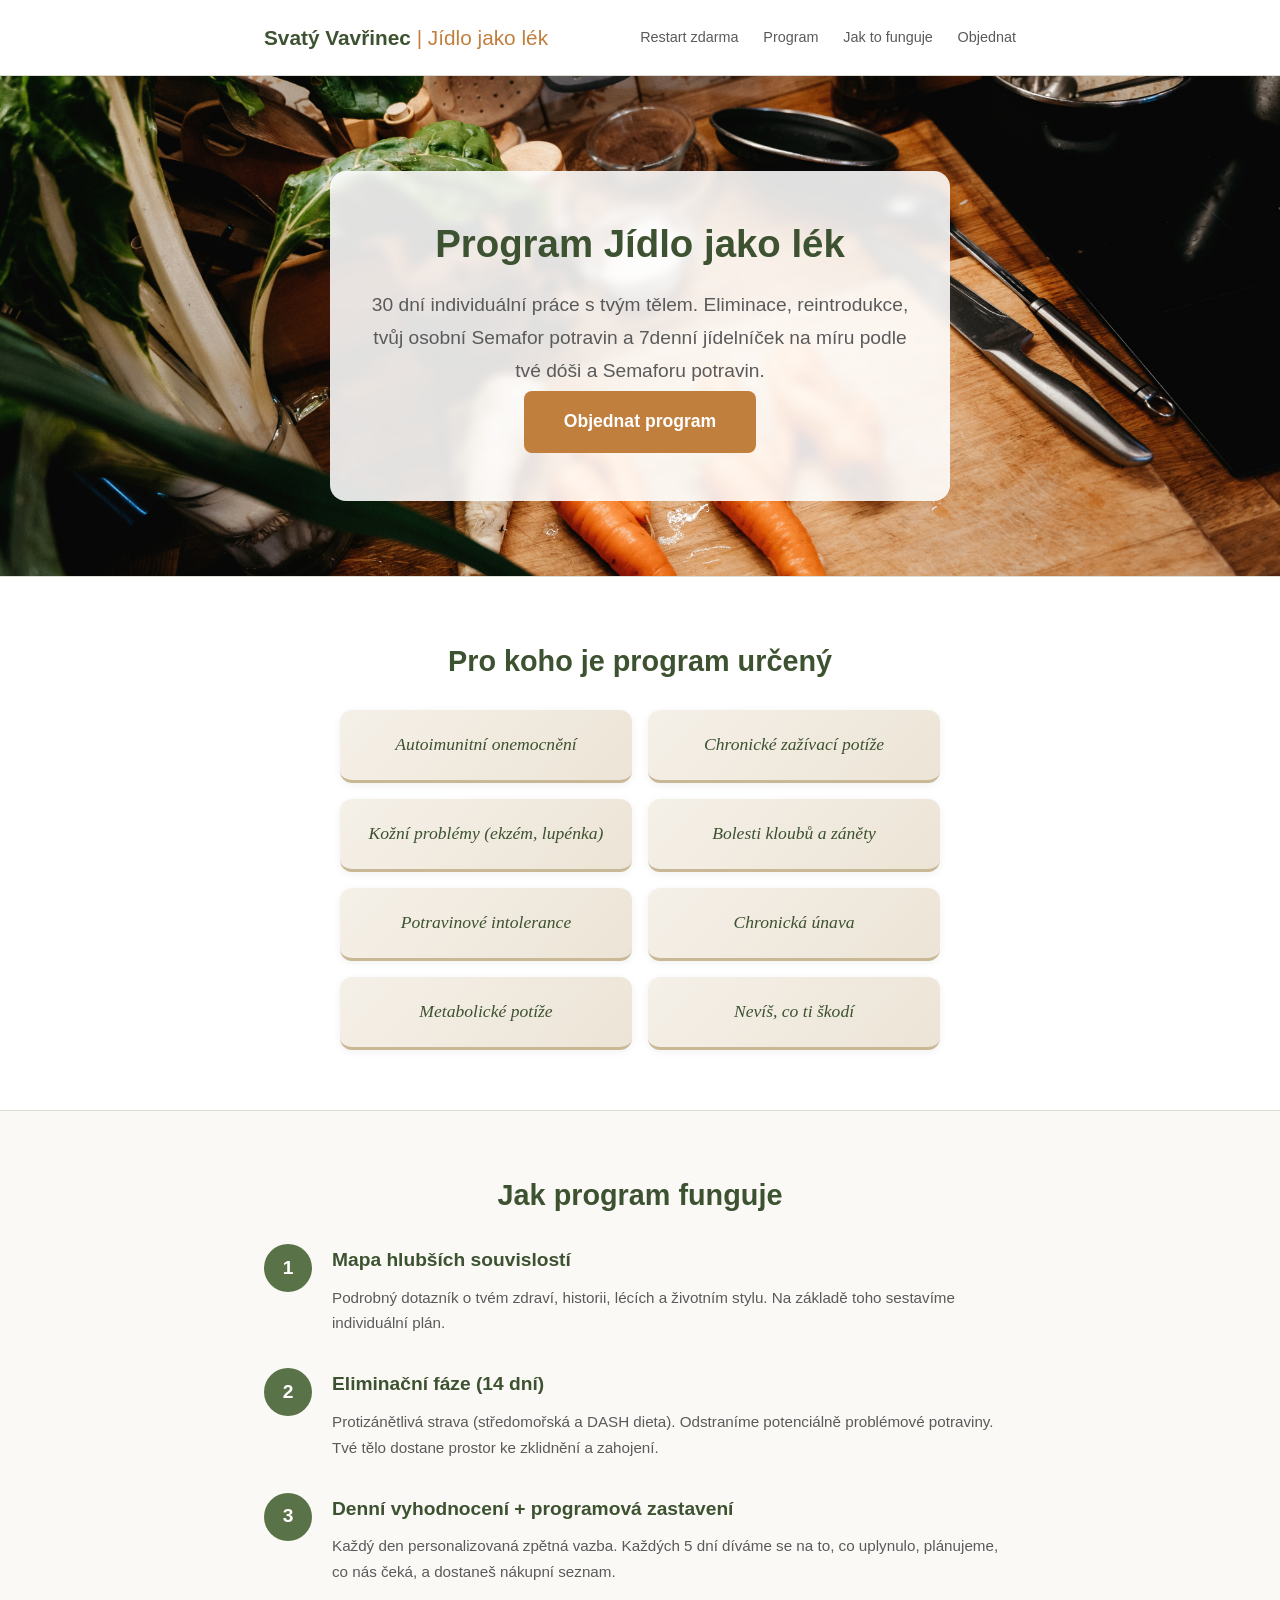
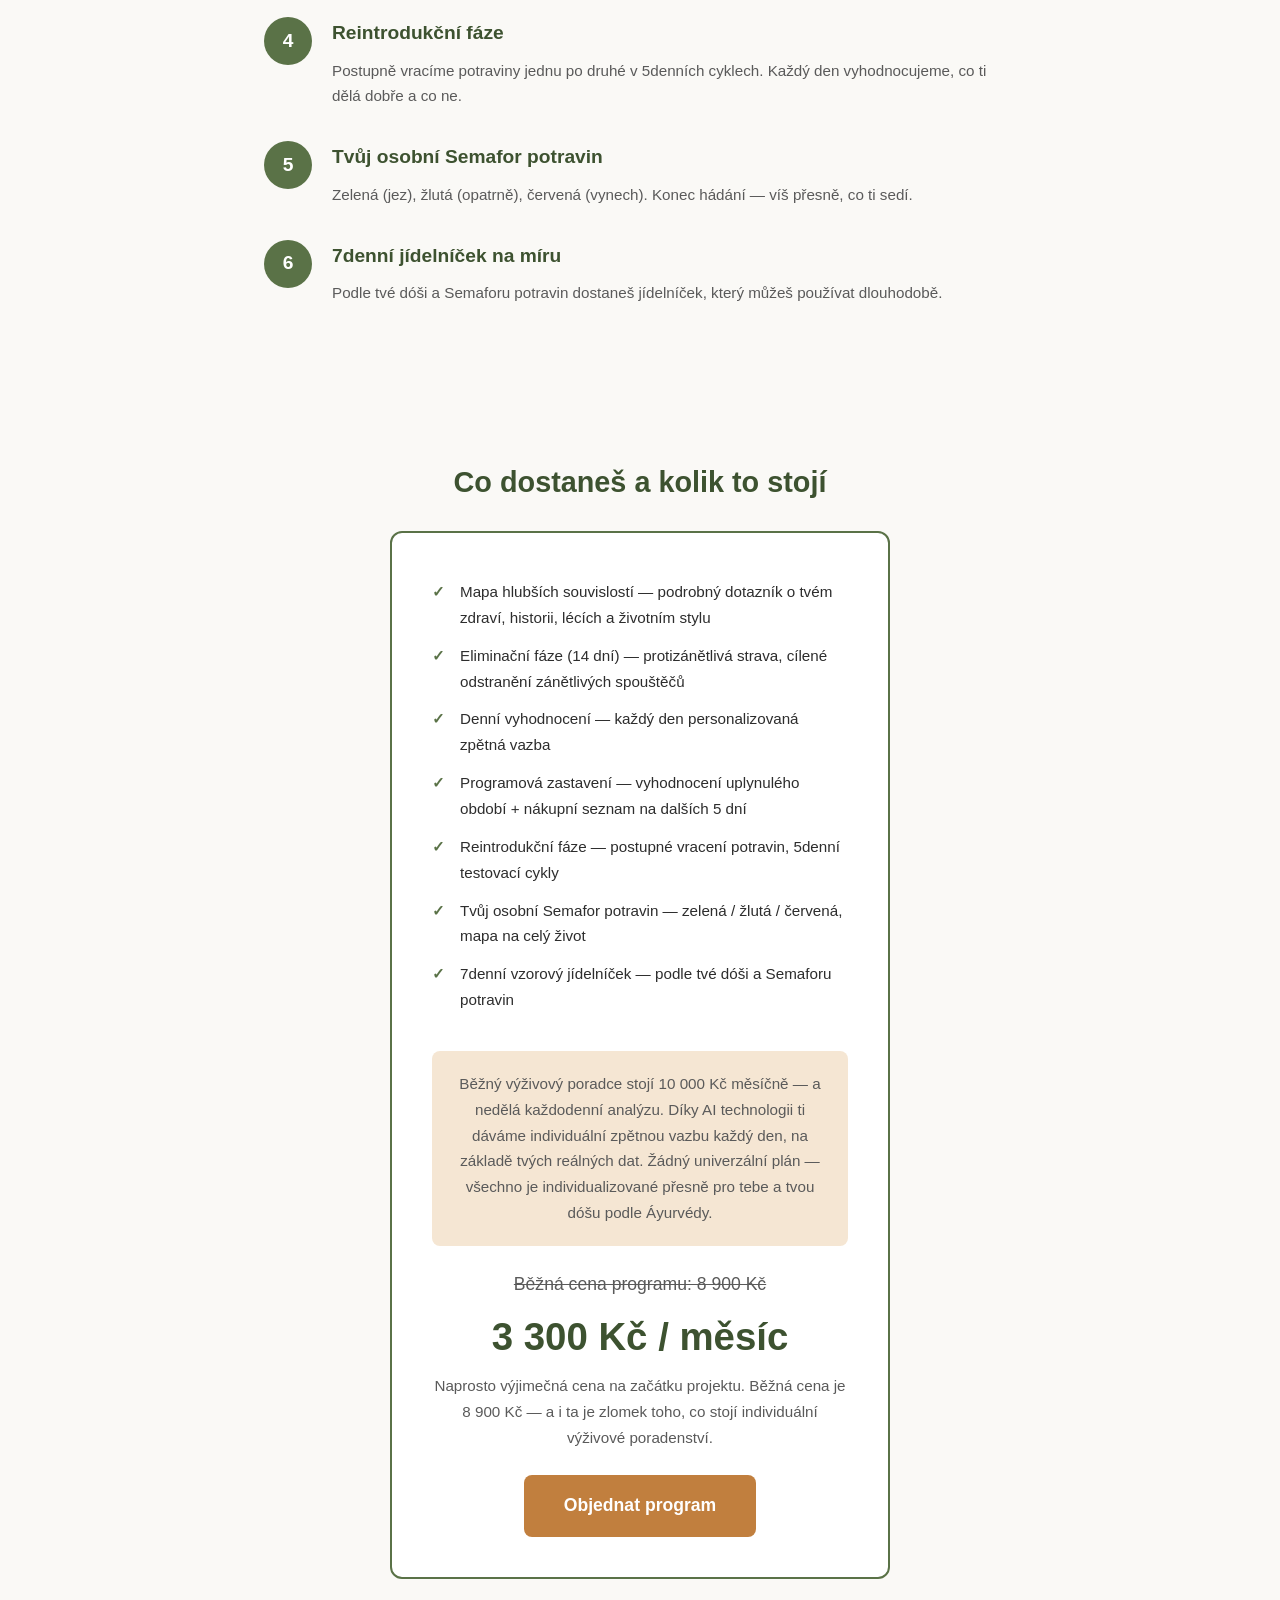
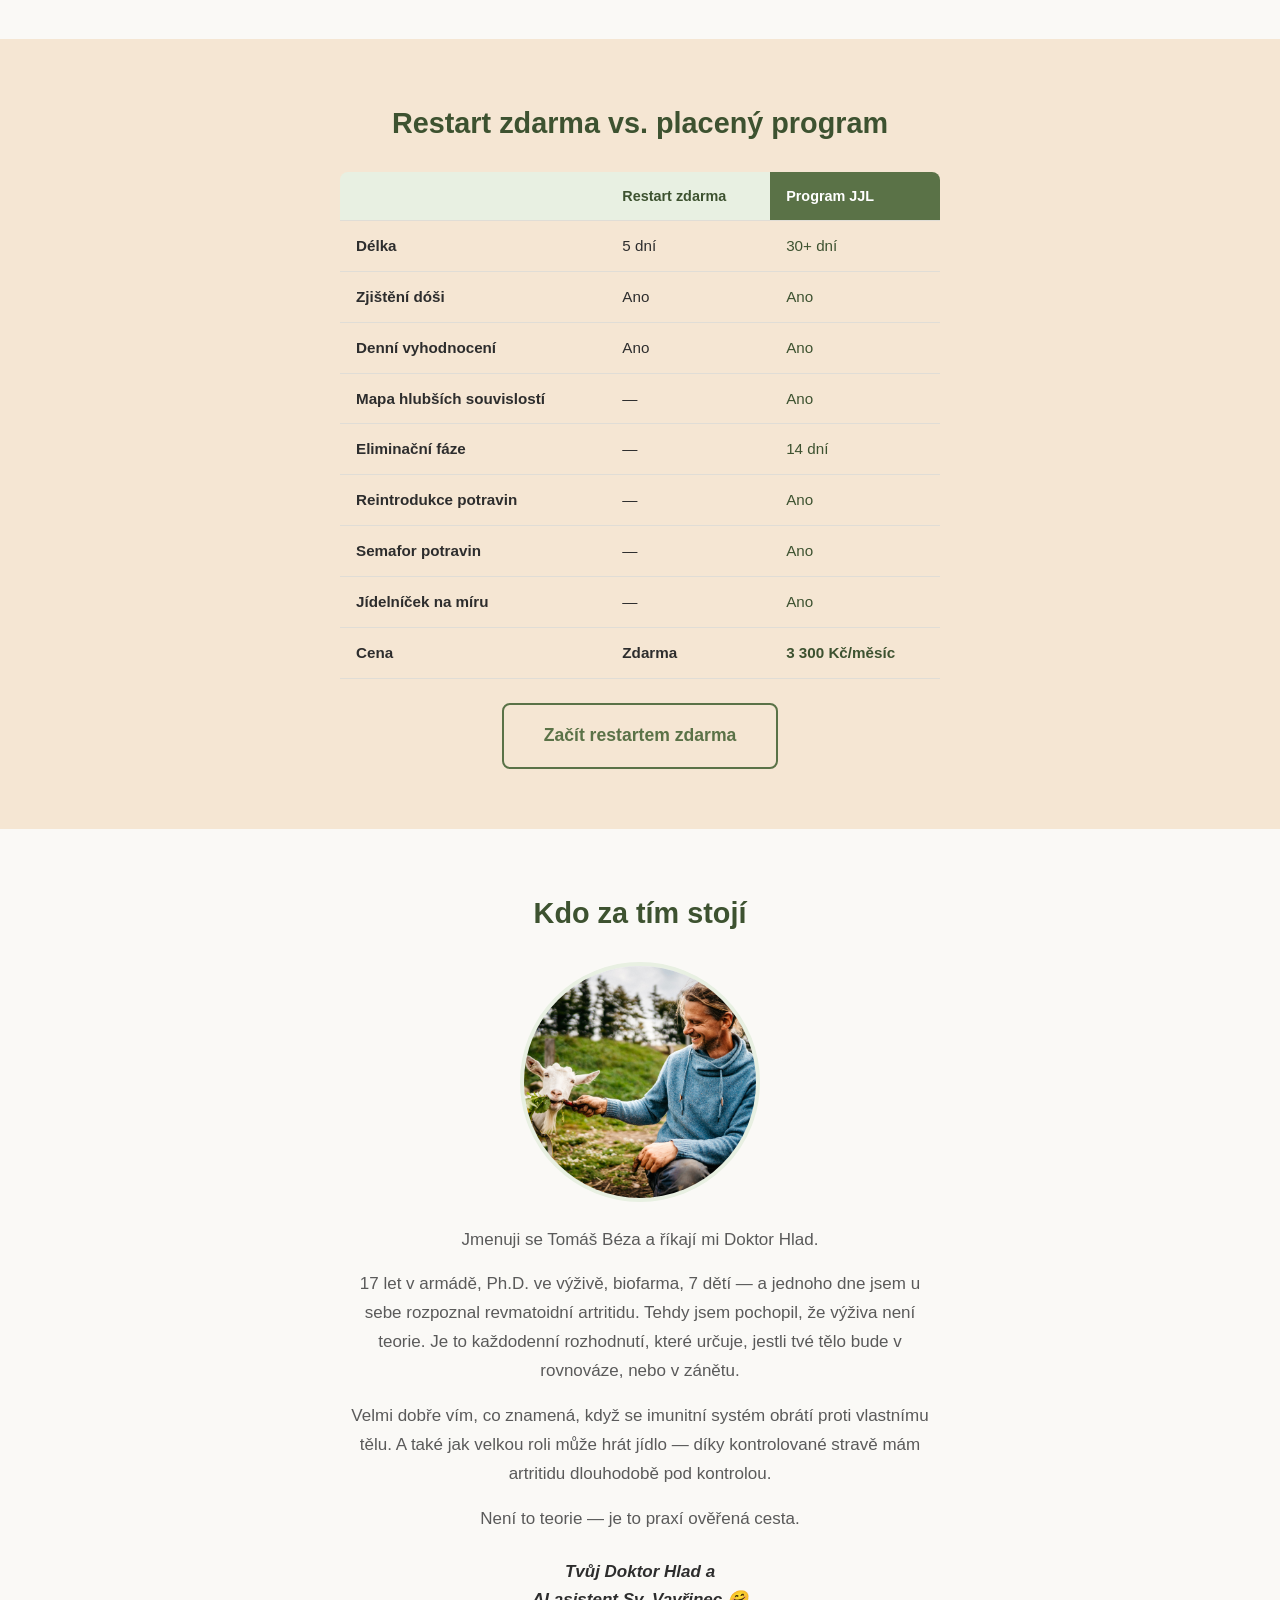
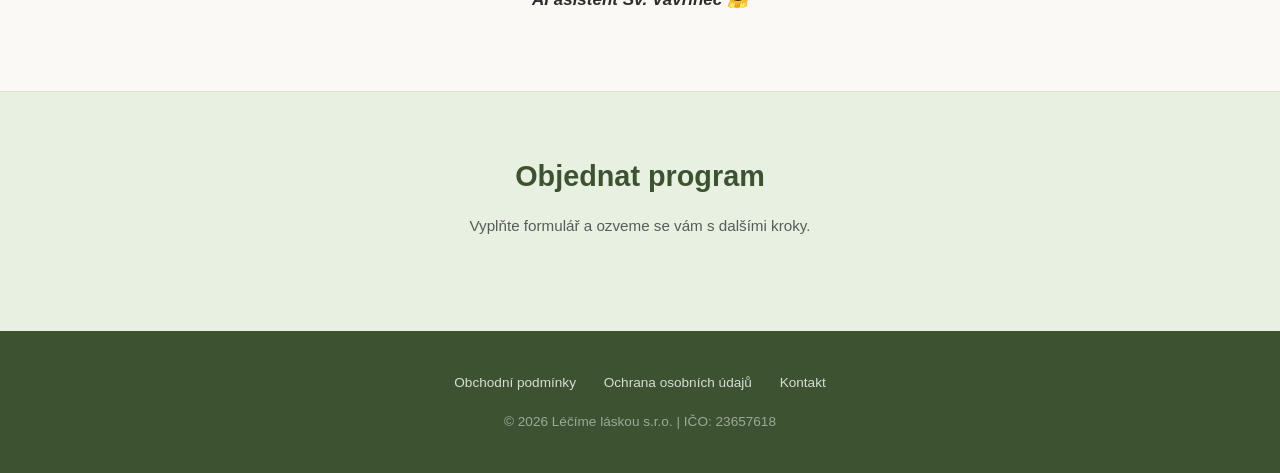
==== program/index.html @ bb8ecd83 "Web Svatý Vavřinec | Jídlo jako lék" ====
<!DOCTYPE html>
<html lang="cs">
<head>
  <meta charset="UTF-8">
  <meta name="viewport" content="width=device-width, initial-scale=1.0">
  <title>Program Jídlo jako lék | Svatý Vavřinec</title>
  <meta name="description" content="30denní individuální program eliminační diety s ayurvedickou personalizací. Eliminace, reintrodukce a tvůj osobní Semafor potravin.">
  <link rel="stylesheet" href="../style.css">
</head>
<body>

  <!-- Header -->
  <header class="site-header">
    <div class="container">
      <a href="../index.html" class="logo">Svatý Vavřinec <span>| Jídlo jako lék</span></a>
      <nav class="header-nav">
        <a href="../index.html">Restart zdarma</a>
        <a href="#program">Program</a>
        <a href="#jak-to-funguje">Jak to funguje</a>
        <a href="#objednat">Objednat</a>
      </nav>
    </div>
  </header>

  <!-- Hero programu -->
  <section class="hero hero-program" style="background: url('../foto-kuchyne.jpg') center/cover no-repeat;">
    <div class="container">
      <div class="hero-box">
        <h1>Program Jídlo jako lék</h1>
        <p class="subtitle">30 dní individuální práce s tvým tělem. Eliminace, reintrodukce, tvůj osobní Semafor potravin a 7denní jídelníček na míru podle tvé dóši a Semaforu potravin.</p>
        <a href="#objednat" class="btn btn-primary">Objednat program</a>
      </div>
    </div>
  </section>

  <!-- Pro koho to je -->
  <section class="problems">
    <div class="container">
      <h2>Pro koho je program určený</h2>
      <div class="problems-grid">
        <div class="problem-item">Autoimunitní onemocnění</div>
        <div class="problem-item">Chronické zažívací potíže</div>
        <div class="problem-item">Kožní problémy (ekzém, lupénka)</div>
        <div class="problem-item">Bolesti kloubů a záněty</div>
        <div class="problem-item">Potravinové intolerance</div>
        <div class="problem-item">Chronická únava</div>
        <div class="problem-item">Metabolické potíže</div>
        <div class="problem-item">Nevíš, co ti škodí</div>
      </div>
    </div>
  </section>

  <!-- Jak program funguje -->
  <section id="jak-to-funguje">
    <div class="container">
      <h2>Jak program funguje</h2>
      <div class="steps">

        <div class="step">
          <div class="step-number">1</div>
          <div class="step-content">
            <h3>Mapa hlubších souvislostí</h3>
            <p>Podrobný dotazník o tvém zdraví, historii, lécích a životním stylu. Na základě toho sestavíme individuální plán.</p>
          </div>
        </div>

        <div class="step">
          <div class="step-number">2</div>
          <div class="step-content">
            <h3>Eliminační fáze (14 dní)</h3>
            <p>Protizánětlivá strava (středomořská a DASH dieta). Odstraníme potenciálně problémové potraviny. Tvé tělo dostane prostor ke zklidnění a zahojení.</p>
          </div>
        </div>

        <div class="step">
          <div class="step-number">3</div>
          <div class="step-content">
            <h3>Denní vyhodnocení + programová zastavení</h3>
            <p>Každý den personalizovaná zpětná vazba. Každých 5 dní díváme se na to, co uplynulo, plánujeme, co nás čeká, a dostaneš nákupní seznam.</p>
          </div>
        </div>

        <div class="step">
          <div class="step-number">4</div>
          <div class="step-content">
            <h3>Reintrodukční fáze</h3>
            <p>Postupně vracíme potraviny jednu po druhé v 5denních cyklech. Každý den vyhodnocujeme, co ti dělá dobře a co ne.</p>
          </div>
        </div>

        <div class="step">
          <div class="step-number">5</div>
          <div class="step-content">
            <h3>Tvůj osobní Semafor potravin</h3>
            <p>Zelená (jez), žlutá (opatrně), červená (vynech). Konec hádání — víš přesně, co ti sedí.</p>
          </div>
        </div>

        <div class="step">
          <div class="step-number">6</div>
          <div class="step-content">
            <h3>7denní jídelníček na míru</h3>
            <p>Podle tvé dóši a Semaforu potravin dostaneš jídelníček, který můžeš používat dlouhodobě.</p>
          </div>
        </div>

      </div>
    </div>
  </section>

  <!-- Cena -->
  <section id="program">
    <div class="container">
      <h2>Co dostaneš a kolik to stojí</h2>
      <div class="pricing-box">
        <ul class="pricing-features">
          <li>Mapa hlubších souvislostí — podrobný dotazník o tvém zdraví, historii, lécích a životním stylu</li>
          <li>Eliminační fáze (14 dní) — protizánětlivá strava, cílené odstranění zánětlivých spouštěčů</li>
          <li>Denní vyhodnocení — každý den personalizovaná zpětná vazba</li>
          <li>Programová zastavení — vyhodnocení uplynulého období + nákupní seznam na dalších 5 dní</li>
          <li>Reintrodukční fáze — postupné vracení potravin, 5denní testovací cykly</li>
          <li>Tvůj osobní Semafor potravin — zelená / žlutá / červená, mapa na celý život</li>
          <li>7denní vzorový jídelníček — podle tvé dóši a Semaforu potravin</li>
        </ul>
        <p class="price-compare">Běžný výživový poradce stojí 10 000 Kč měsíčně — a nedělá každodenní analýzu. Díky AI technologii ti dáváme individuální zpětnou vazbu každý den, na základě tvých reálných dat. Žádný univerzální plán — všechno je individualizované přesně pro tebe a tvou dóšu podle Áyurvédy.</p>
        <p class="price-old">Běžná cena programu: 8 900 Kč</p>
        <p class="price">3 300 Kč / měsíc</p>
        <p class="price-note">Naprosto výjimečná cena na začátku projektu. Běžná cena je 8 900 Kč — a i ta je zlomek toho, co stojí individuální výživové poradenství.</p>
        <a href="#objednat" class="btn btn-primary">Objednat program</a>
      </div>
    </div>
  </section>

  <!-- Rozdíl restart vs program -->
  <section class="restart-vs-program">
    <div class="container">
      <h2>Restart zdarma vs. placený program</h2>
      <div class="comparison-table">
        <table>
          <thead>
            <tr>
              <th></th>
              <th>Restart zdarma</th>
              <th>Program JJL</th>
            </tr>
          </thead>
          <tbody>
            <tr>
              <td>Délka</td>
              <td>5 dní</td>
              <td>30+ dní</td>
            </tr>
            <tr>
              <td>Zjištění dóši</td>
              <td>Ano</td>
              <td>Ano</td>
            </tr>
            <tr>
              <td>Denní vyhodnocení</td>
              <td>Ano</td>
              <td>Ano</td>
            </tr>
            <tr>
              <td>Mapa hlubších souvislostí</td>
              <td>—</td>
              <td>Ano</td>
            </tr>
            <tr>
              <td>Eliminační fáze</td>
              <td>—</td>
              <td>14 dní</td>
            </tr>
            <tr>
              <td>Reintrodukce potravin</td>
              <td>—</td>
              <td>Ano</td>
            </tr>
            <tr>
              <td>Semafor potravin</td>
              <td>—</td>
              <td>Ano</td>
            </tr>
            <tr>
              <td>Jídelníček na míru</td>
              <td>—</td>
              <td>Ano</td>
            </tr>
            <tr>
              <td>Cena</td>
              <td><strong>Zdarma</strong></td>
              <td><strong>3 300 Kč/měsíc</strong></td>
            </tr>
          </tbody>
        </table>
      </div>
      <div style="text-align: center; margin-top: 24px;">
        <a href="../index.html#restart" class="btn btn-outline">Začít restartem zdarma</a>
      </div>
    </div>
  </section>

  <!-- O mně -->
  <section id="o-mne">
    <div class="container">
      <h2>Kdo za tím stojí</h2>
      <div class="about-content">
        <img src="../foto-tomas-farma.jpg" alt="Tomáš Béza — Doktor Hlad" class="about-photo">
        <p>Jmenuji se Tomáš Béza a říkají mi Doktor Hlad.</p>
        <p>17 let v armádě, Ph.D. ve výživě, biofarma, 7 dětí — a jednoho dne jsem u sebe rozpoznal revmatoidní artritidu. Tehdy jsem pochopil, že výživa není teorie. Je to každodenní rozhodnutí, které určuje, jestli tvé tělo bude v rovnováze, nebo v zánětu.</p>
        <p>Velmi dobře vím, co znamená, když se imunitní systém obrátí proti vlastnímu tělu. A také jak velkou roli může hrát jídlo — díky kontrolované stravě mám artritidu dlouhodobě pod kontrolou.</p>
        <p>Není to teorie — je to praxí ověřená cesta.</p>
        <p class="signature">Tvůj Doktor Hlad a<br>AI asistent Sv. Vavřinec 🤗</p>
      </div>
    </div>
  </section>

  <!-- Objednávkový formulář -->
  <section id="objednat" class="form-section">
    <div class="container">
      <h2>Objednat program</h2>
      <p class="form-note">Vyplňte formulář a ozveme se vám s dalšími kroky.</p>

      <script type="text/javascript" src="https://form.fapi.cz/script.php?id=1b408de8-f9a9-49c4-a3f9-c31f5e2f2f7c"></script>

    </div>
  </section>

  <!-- Footer -->
  <footer class="site-footer">
    <div class="container">
      <div class="footer-links">
        <a href="../obchodni-podminky/">Obchodní podmínky</a>
        <a href="../ochrana-osobnich-udaju/">Ochrana osobních údajů</a>
        <a href="mailto:28tbeza@gmail.com">Kontakt</a>
      </div>
      <p class="footer-copy">
        &copy; 2026 Léčíme láskou s.r.o. | IČO: 23657618
      </p>
    </div>
  </footer>

</body>
</html>
---- style.css ----
/* ============================================
   Svatý Vavřinec | Jídlo jako lék
   ============================================ */

:root {
  --color-primary: #5a7247;
  --color-primary-dark: #3d5230;
  --color-primary-light: #e8f0e2;
  --color-accent: #c17f3e;
  --color-accent-light: #f5e6d3;
  --color-text: #2d2d2d;
  --color-text-light: #5a5a5a;
  --color-bg: #faf9f6;
  --color-white: #ffffff;
  --color-border: #e0ddd6;
  --font-body: 'Segoe UI', 'Helvetica Neue', Arial, sans-serif;
  --max-width: 800px;
}

* {
  margin: 0;
  padding: 0;
  box-sizing: border-box;
}

html {
  scroll-behavior: smooth;
}

body {
  font-family: var(--font-body);
  color: var(--color-text);
  background: var(--color-bg);
  line-height: 1.7;
  font-size: 17px;
}

/* --- Layout --- */
.container {
  max-width: var(--max-width);
  margin: 0 auto;
  padding: 0 24px;
}

/* --- Header --- */
.site-header {
  background: var(--color-white);
  border-bottom: 1px solid var(--color-border);
  padding: 20px 0;
  position: sticky;
  top: 0;
  z-index: 100;
}

.site-header .container {
  display: flex;
  align-items: center;
  justify-content: space-between;
  flex-wrap: wrap;
  gap: 12px;
}

.logo {
  font-size: 1.3rem;
  font-weight: 700;
  color: var(--color-primary-dark);
  text-decoration: none;
}

.logo span {
  color: var(--color-accent);
  font-weight: 400;
}

.header-nav a {
  color: var(--color-text-light);
  text-decoration: none;
  font-size: 0.9rem;
  margin-left: 20px;
}

.header-nav a:hover {
  color: var(--color-primary);
}

/* --- Hero --- */
.hero {
  text-align: center;
  padding: 80px 0 60px;
  min-height: 500px;
  display: flex;
  align-items: center;
}

.hero-box {
  background: rgba(255, 255, 255, 0.88);
  border-radius: 16px;
  padding: 48px 40px;
  max-width: 620px;
  margin: 0 auto;
  backdrop-filter: blur(4px);
}

.hero h1 {
  font-size: 2.4rem;
  color: var(--color-primary-dark);
  line-height: 1.3;
  margin-bottom: 20px;
  font-weight: 700;
}

.hero .subtitle {
  font-size: 1.2rem;
  color: var(--color-text-light);
  max-width: 600px;
  margin: 0 auto 4px;
}

.hero-cta-text {
  font-size: 1.3rem;
  font-weight: 700;
  color: var(--color-primary-dark);
  margin-bottom: 28px;
}

/* --- Buttons --- */
.btn {
  display: inline-block;
  padding: 16px 40px;
  border-radius: 8px;
  font-size: 1.1rem;
  font-weight: 600;
  text-decoration: none;
  transition: all 0.2s;
  cursor: pointer;
  border: none;
}

.btn-primary {
  background: var(--color-accent);
  color: var(--color-white);
}

.btn-primary:hover {
  background: #a86a2f;
  transform: translateY(-1px);
}

.btn-outline {
  background: transparent;
  color: var(--color-primary);
  border: 2px solid var(--color-primary);
}

.btn-outline:hover {
  background: var(--color-primary);
  color: var(--color-white);
}

/* --- Sections --- */
section {
  padding: 60px 0;
}

section h2 {
  font-size: 1.8rem;
  color: var(--color-primary-dark);
  margin-bottom: 24px;
  text-align: center;
}

section h3 {
  font-size: 1.2rem;
  color: var(--color-primary-dark);
  margin-bottom: 8px;
}

/* --- Problems section --- */
.problems {
  background: var(--color-white);
  border-top: 1px solid var(--color-border);
  border-bottom: 1px solid var(--color-border);
}

.problems-grid {
  display: grid;
  grid-template-columns: 1fr 1fr;
  gap: 16px;
  max-width: 600px;
  margin: 0 auto;
}

.problem-item {
  padding: 20px 24px;
  background: linear-gradient(135deg, #f5f0e8, #ece4d6);
  border-radius: 12px;
  font-size: 1.1rem;
  font-family: 'Georgia', 'Times New Roman', serif;
  font-style: italic;
  color: var(--color-primary-dark);
  text-align: center;
  box-shadow: 0 2px 8px rgba(0, 0, 0, 0.06);
  transition: transform 0.2s, box-shadow 0.2s;
  border-bottom: 3px solid #c9b896;
}

.problem-item:hover {
  transform: translateY(-2px);
  box-shadow: 0 4px 16px rgba(0, 0, 0, 0.1);
}

/* --- How it works --- */
.steps {
  counter-reset: step;
}

.step {
  display: flex;
  gap: 20px;
  margin-bottom: 32px;
  align-items: flex-start;
}

.step-number {
  flex-shrink: 0;
  width: 48px;
  height: 48px;
  background: var(--color-primary);
  color: var(--color-white);
  border-radius: 50%;
  display: flex;
  align-items: center;
  justify-content: center;
  font-size: 1.2rem;
  font-weight: 700;
}

.step-content p {
  color: var(--color-text-light);
  font-size: 0.95rem;
}

/* --- Pricing --- */
.pricing-box {
  background: var(--color-white);
  border: 2px solid var(--color-primary);
  border-radius: 12px;
  padding: 40px;
  text-align: center;
  max-width: 500px;
  margin: 0 auto;
}

.pricing-box .price-old {
  font-size: 1.1rem;
  color: var(--color-text-light);
  text-decoration: line-through;
  margin-bottom: 4px;
}

.pricing-box .price {
  font-size: 2.4rem;
  font-weight: 700;
  color: var(--color-primary-dark);
  margin-bottom: 4px;
}

.pricing-box .price-note {
  font-size: 0.95rem;
  color: var(--color-text-light);
  margin-bottom: 24px;
}

.pricing-features {
  text-align: left;
  list-style: none;
  margin-bottom: 32px;
}

.pricing-features li {
  padding: 6px 0;
  padding-left: 28px;
  position: relative;
  font-size: 0.95rem;
}

.pricing-features li::before {
  content: "\2713";
  position: absolute;
  left: 0;
  color: var(--color-primary);
  font-weight: 700;
}

/* --- About --- */
.about-photo {
  width: 240px;
  height: 240px;
  border-radius: 50%;
  object-fit: cover;
  margin: 0 auto 24px;
  display: block;
  border: 4px solid var(--color-primary-light);
}

.about-content {
  max-width: 600px;
  margin: 0 auto;
  text-align: center;
}

.about-content p {
  margin-bottom: 16px;
  color: var(--color-text-light);
}

.about-content .signature {
  font-weight: 600;
  color: var(--color-text);
  font-style: italic;
  margin-top: 24px;
}

/* --- Vavrinec story --- */
.vavrinec-story {
  background: var(--color-accent-light);
  border-radius: 12px;
  padding: 40px;
  max-width: 600px;
  margin: 0 auto;
  text-align: center;
  font-style: italic;
  color: var(--color-text);
  line-height: 1.8;
}

.vavrinec-story p {
  margin-bottom: 12px;
}

/* --- Restart section --- */
.restart-section {
  background: var(--color-primary-light);
  border-top: 1px solid var(--color-border);
  border-bottom: 1px solid var(--color-border);
}

.restart-box {
  background: var(--color-white);
  border: 2px solid var(--color-primary);
  border-radius: 12px;
  padding: 40px;
  max-width: 600px;
  margin: 0 auto;
  text-align: center;
}

.restart-box .pricing-features {
  text-align: left;
}

.restart-photo {
  width: 100%;
  max-height: 250px;
  object-fit: cover;
  object-position: center top;
  border-radius: 8px;
  margin-bottom: 24px;
}

.restart-result {
  font-size: 1.05rem;
  color: var(--color-text);
  font-weight: 600;
  margin: 24px 0;
}

/* --- Section intro text --- */
.section-intro {
  text-align: center;
  color: var(--color-text-light);
  max-width: 600px;
  margin: -8px auto 32px;
  font-size: 1.05rem;
}

/* --- Price compare --- */
.price-compare {
  font-size: 0.95rem;
  color: var(--color-text-light);
  margin: 24px 0;
  padding: 20px;
  background: var(--color-accent-light);
  border-radius: 8px;
  line-height: 1.7;
}

.price-vs {
  font-size: 0.9rem;
  color: var(--color-text-light);
  margin: 24px 0 32px;
  line-height: 1.7;
}

/* --- Form section --- */
.form-section {
  background: var(--color-primary-light);
  border-top: 1px solid var(--color-border);
  text-align: center;
}

.form-section h2 {
  margin-bottom: 12px;
}

.form-section .form-note {
  color: var(--color-text-light);
  margin-bottom: 32px;
  font-size: 0.95rem;
}

.form-placeholder {
  background: var(--color-white);
  border: 2px dashed var(--color-border);
  border-radius: 12px;
  padding: 60px 40px;
  color: var(--color-text-light);
  font-size: 1rem;
  max-width: 600px;
  margin: 0 auto;
}

/* --- Footer --- */
.site-footer {
  background: var(--color-primary-dark);
  color: rgba(255, 255, 255, 0.7);
  padding: 40px 0;
  font-size: 0.85rem;
  text-align: center;
}

.footer-links {
  margin-bottom: 16px;
}

.footer-links a {
  color: rgba(255, 255, 255, 0.8);
  text-decoration: none;
  margin: 0 12px;
}

.footer-links a:hover {
  color: var(--color-white);
}

.site-footer .footer-copy {
  color: rgba(255, 255, 255, 0.5);
}

/* --- Legal pages --- */
.legal-page {
  padding: 60px 0;
  min-height: 70vh;
}

.legal-page h1 {
  font-size: 2rem;
  color: var(--color-primary-dark);
  margin-bottom: 32px;
}

.legal-page h2 {
  font-size: 1.3rem;
  text-align: left;
  margin-top: 32px;
  margin-bottom: 12px;
}

.legal-page p,
.legal-page li {
  color: var(--color-text-light);
  margin-bottom: 12px;
  font-size: 0.95rem;
}

.legal-page ul {
  padding-left: 24px;
  margin-bottom: 16px;
}

.legal-page a {
  color: var(--color-primary);
}

/* --- Program teaser on homepage --- */
.program-teaser {
  background: var(--color-white);
  border-top: 1px solid var(--color-border);
  border-bottom: 1px solid var(--color-border);
}

.program-teaser .section-intro {
  margin-bottom: 24px;
}

/* --- Nav program link --- */
.nav-program {
  font-weight: 600;
  color: var(--color-primary) !important;
}

/* --- Comparison table --- */
.comparison-table {
  max-width: 600px;
  margin: 0 auto;
  overflow-x: auto;
}

.comparison-table table {
  width: 100%;
  border-collapse: collapse;
  font-size: 0.95rem;
}

.comparison-table th,
.comparison-table td {
  padding: 12px 16px;
  text-align: left;
  border-bottom: 1px solid var(--color-border);
}

.comparison-table thead th {
  background: var(--color-primary-light);
  color: var(--color-primary-dark);
  font-weight: 700;
  font-size: 0.9rem;
}

.comparison-table thead th:first-child {
  border-radius: 8px 0 0 0;
}

.comparison-table thead th:last-child {
  border-radius: 0 8px 0 0;
  background: var(--color-primary);
  color: var(--color-white);
}

.comparison-table td:first-child {
  font-weight: 600;
  color: var(--color-text);
}

.comparison-table td:last-child {
  color: var(--color-primary-dark);
  font-weight: 500;
}

/* --- Restart vs program section --- */
.restart-vs-program {
  background: var(--color-accent-light);
}

/* --- Responsive --- */
@media (max-width: 600px) {
  .hero h1 {
    font-size: 1.8rem;
  }

  .hero {
    padding: 50px 0 40px;
  }

  .problems-grid {
    grid-template-columns: 1fr;
  }

  .pricing-box {
    padding: 28px 20px;
  }

  .vavrinec-story {
    padding: 28px 20px;
  }

  .site-header .container {
    justify-content: center;
    text-align: center;
  }

  .header-nav a {
    margin: 0 10px;
  }
}
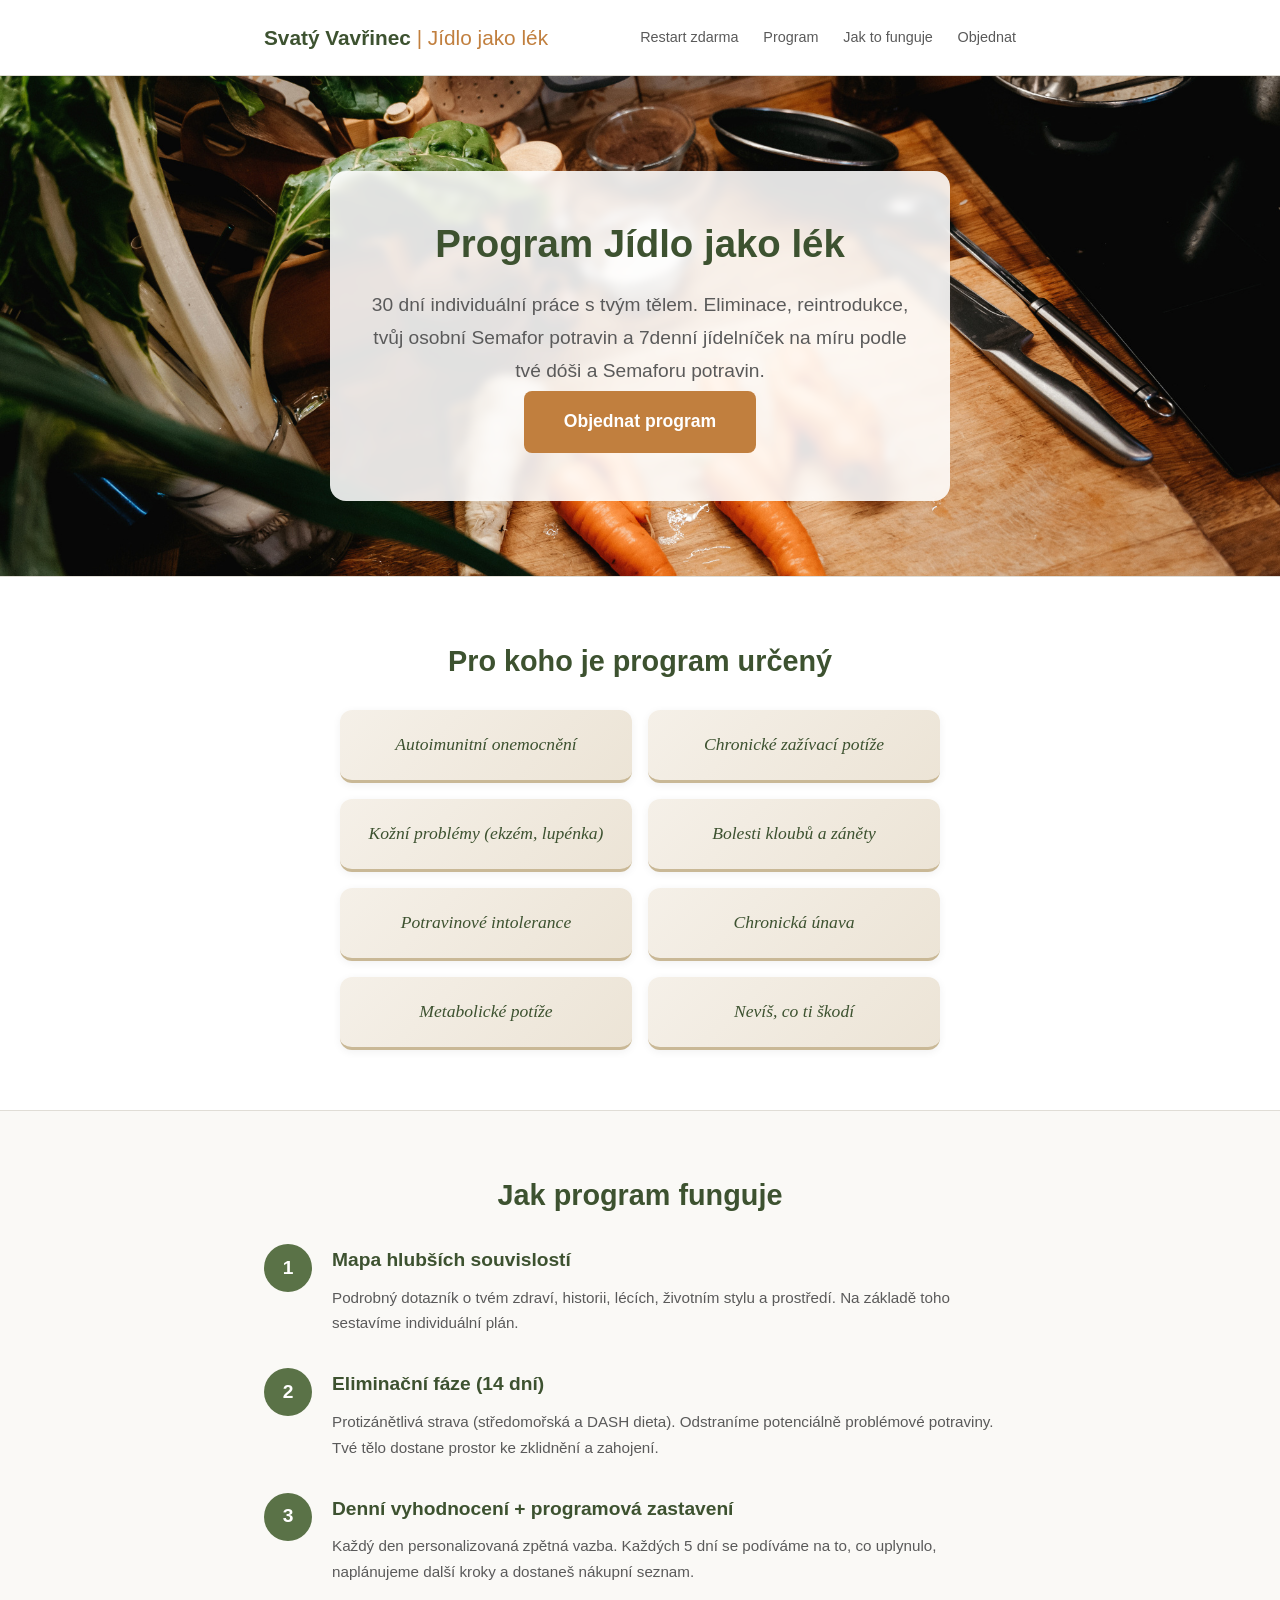
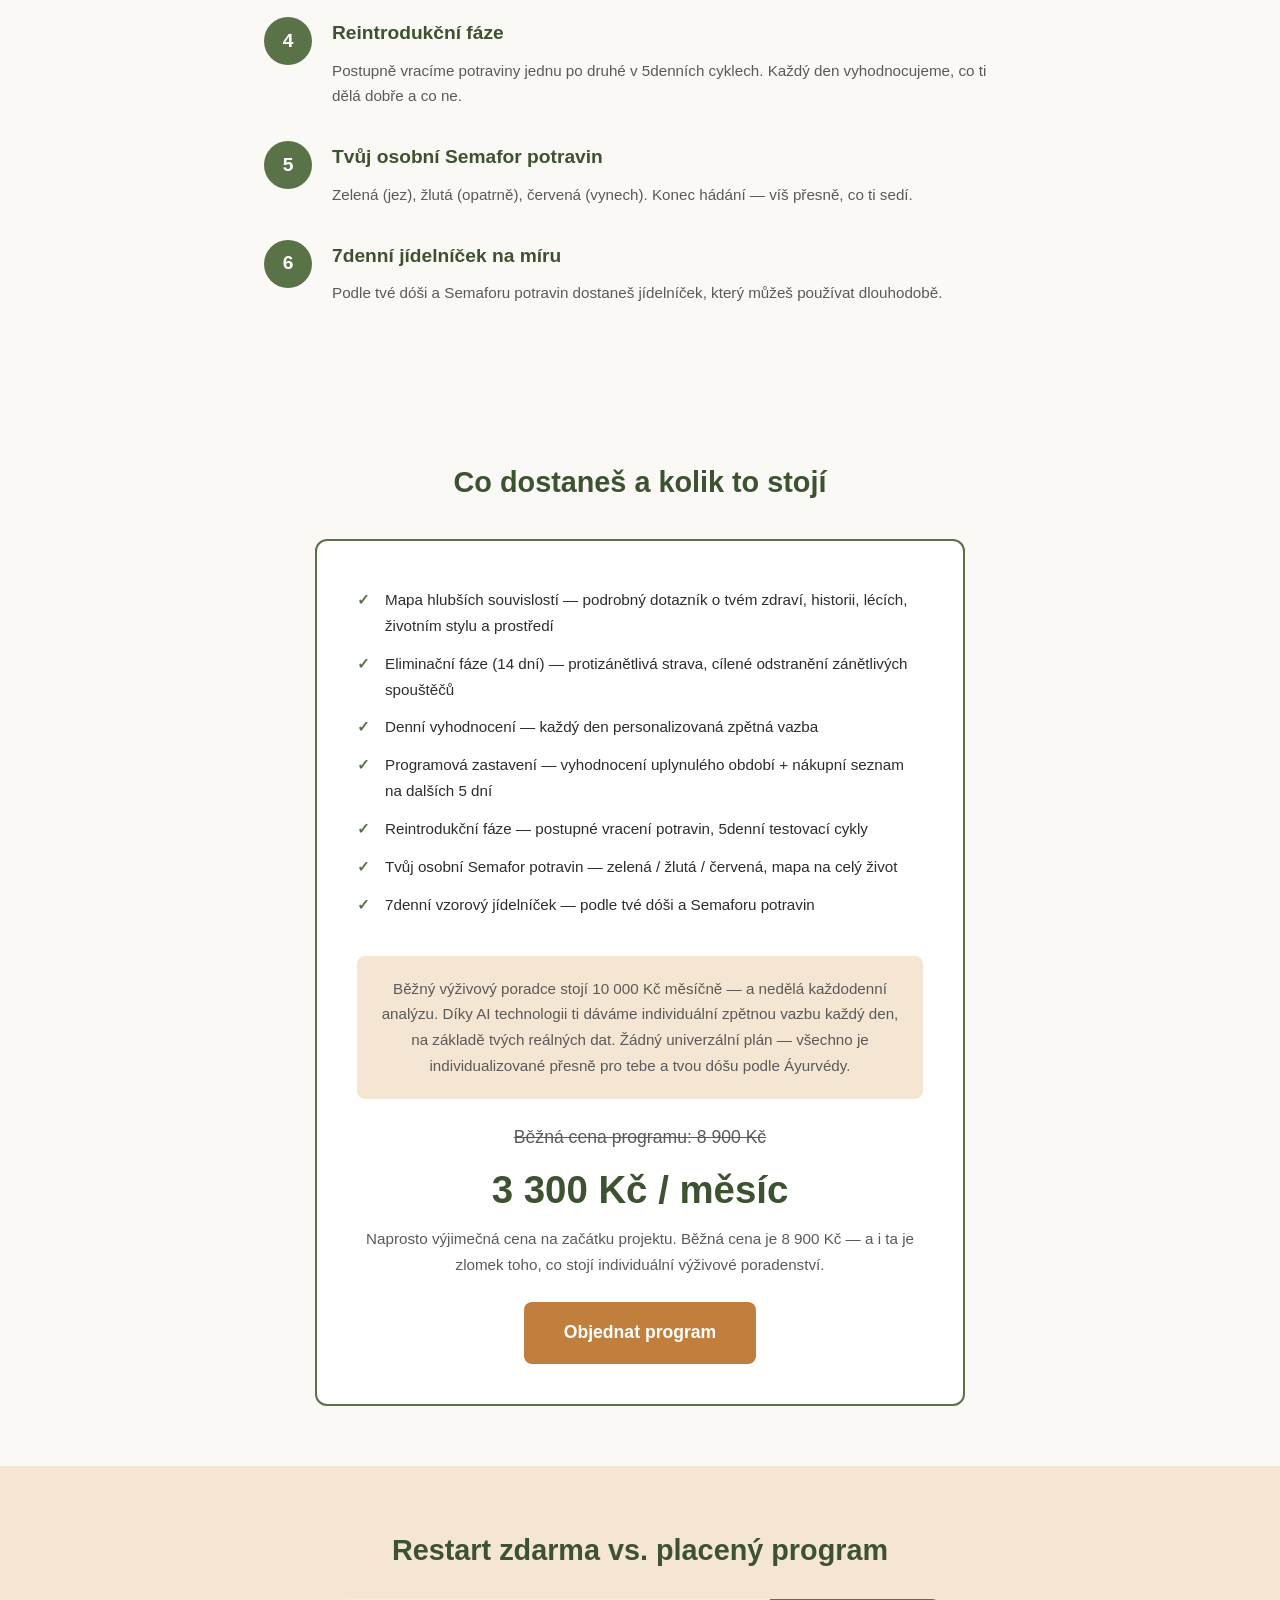
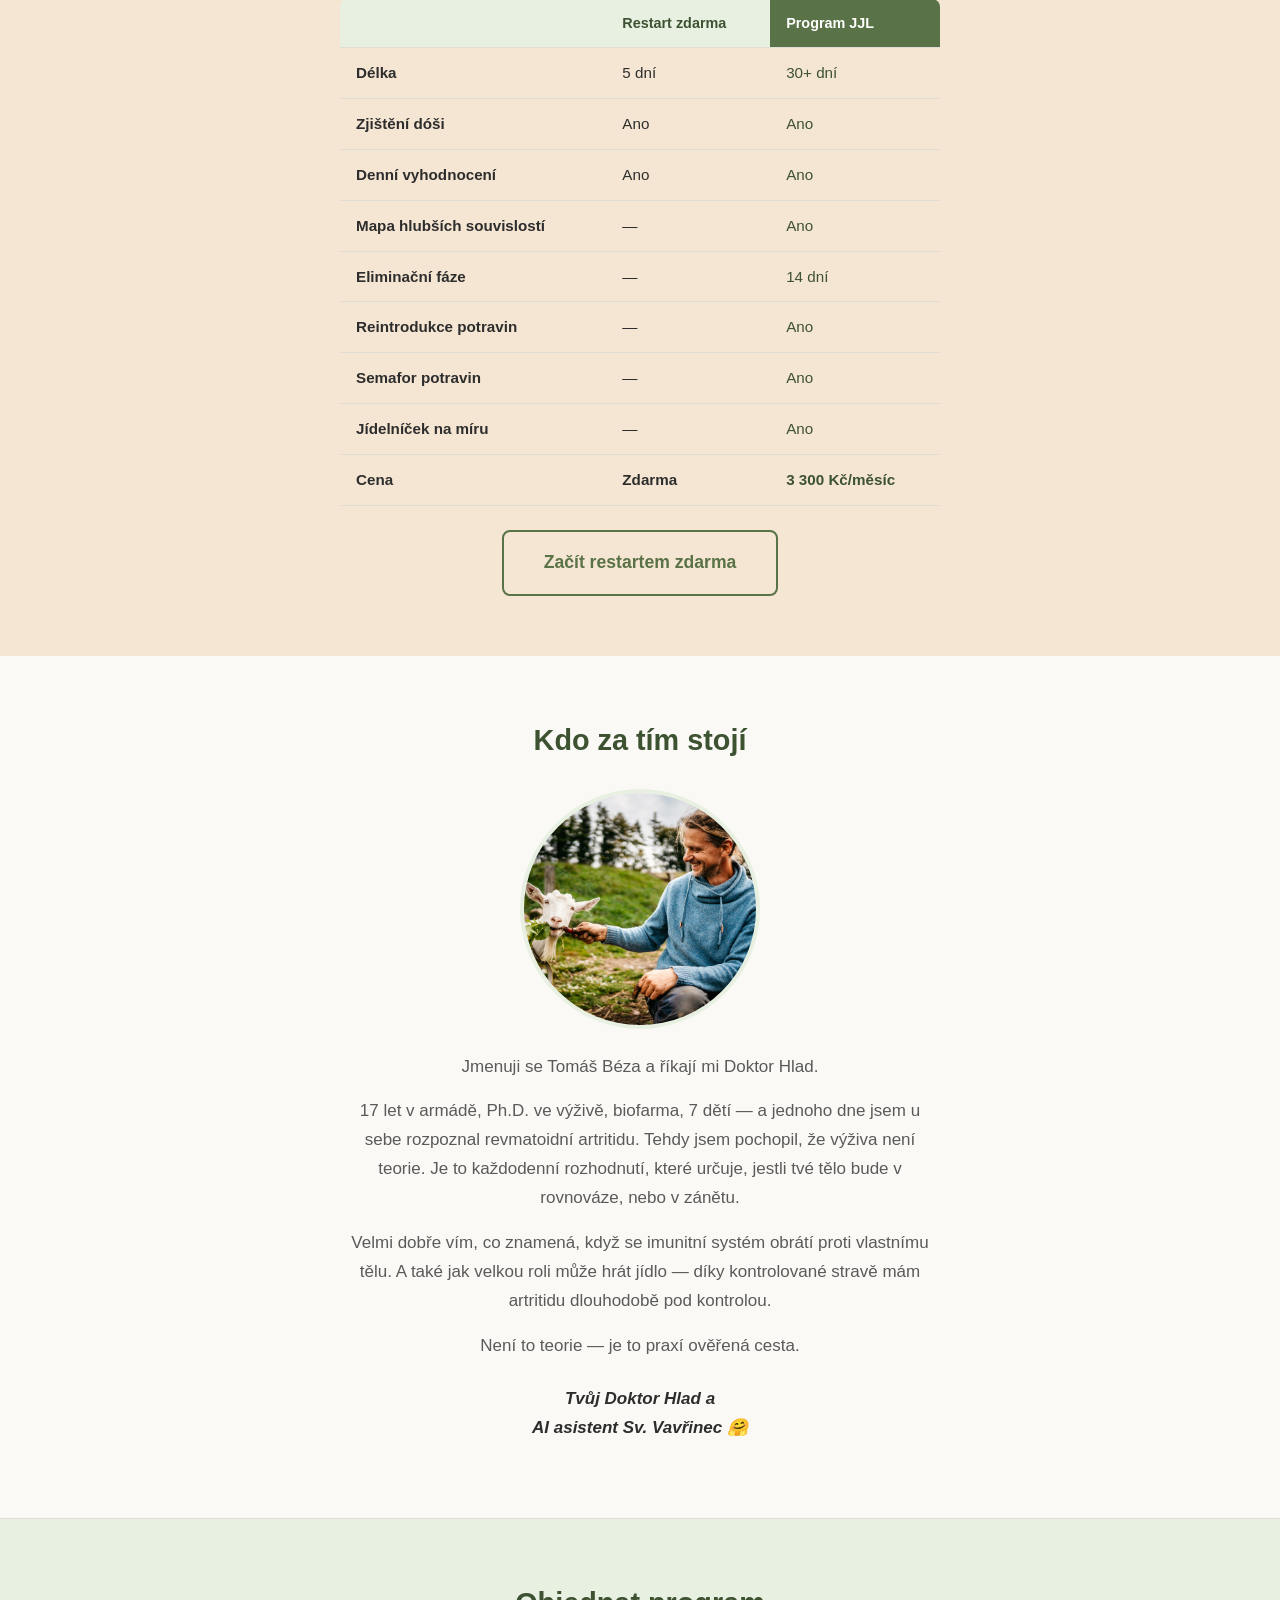
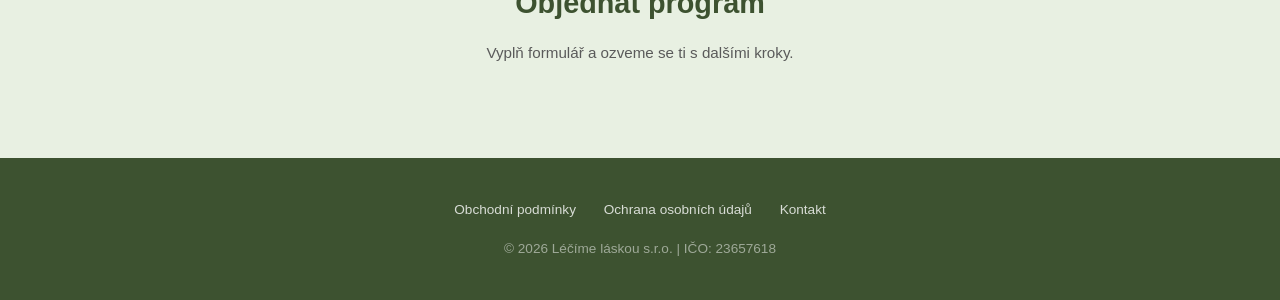
==== commit 9065db8e: "Program: cestina, prostredi v bodu 1, box zarovnani, tykani" ====
--- a/program/index.html
+++ b/program/index.html
@@ -60,7 +60,7 @@
           <div class="step-number">1</div>
           <div class="step-content">
             <h3>Mapa hlubších souvislostí</h3>
-            <p>Podrobný dotazník o tvém zdraví, historii, lécích a životním stylu. Na základě toho sestavíme individuální plán.</p>
+            <p>Podrobný dotazník o tvém zdraví, historii, lécích, životním stylu a prostředí. Na základě toho sestavíme individuální plán.</p>
           </div>
         </div>
 
@@ -76,7 +76,7 @@
           <div class="step-number">3</div>
           <div class="step-content">
             <h3>Denní vyhodnocení + programová zastavení</h3>
-            <p>Každý den personalizovaná zpětná vazba. Každých 5 dní díváme se na to, co uplynulo, plánujeme, co nás čeká, a dostaneš nákupní seznam.</p>
+            <p>Každý den personalizovaná zpětná vazba. Každých 5 dní se podíváme na to, co uplynulo, naplánujeme další kroky a dostaneš nákupní seznam.</p>
           </div>
         </div>
 
@@ -114,7 +114,7 @@
       <h2>Co dostaneš a kolik to stojí</h2>
       <div class="pricing-box">
         <ul class="pricing-features">
-          <li>Mapa hlubších souvislostí — podrobný dotazník o tvém zdraví, historii, lécích a životním stylu</li>
+          <li>Mapa hlubších souvislostí — podrobný dotazník o tvém zdraví, historii, lécích, životním stylu a prostředí</li>
           <li>Eliminační fáze (14 dní) — protizánětlivá strava, cílené odstranění zánětlivých spouštěčů</li>
           <li>Denní vyhodnocení — každý den personalizovaná zpětná vazba</li>
           <li>Programová zastavení — vyhodnocení uplynulého období + nákupní seznam na dalších 5 dní</li>
@@ -218,7 +218,7 @@
   <section id="objednat" class="form-section">
     <div class="container">
       <h2>Objednat program</h2>
-      <p class="form-note">Vyplňte formulář a ozveme se vám s dalšími kroky.</p>
+      <p class="form-note">Vyplň formulář a ozveme se ti s dalšími kroky.</p>
 
       <script type="text/javascript" src="https://form.fapi.cz/script.php?id=1b408de8-f9a9-49c4-a3f9-c31f5e2f2f7c"></script>
 
--- a/style.css
+++ b/style.css
@@ -196,6 +196,9 @@
   border-radius: 12px;
   font-size: 1.1rem;
   font-family: 'Georgia', 'Times New Roman', serif;
+  display: flex;
+  align-items: center;
+  justify-content: center;
   font-style: italic;
   color: var(--color-primary-dark);
   text-align: center;
@@ -247,8 +250,8 @@
   border-radius: 12px;
   padding: 40px;
   text-align: center;
-  max-width: 500px;
-  margin: 0 auto;
+  max-width: 650px;
+  margin: 32px auto 0;
 }
 
 .pricing-box .price-old {
@@ -368,6 +371,12 @@
   margin-bottom: 24px;
 }
 
+.section-photo {
+  width: 100%;
+  border-radius: 8px;
+  margin-bottom: 32px;
+}
+
 .restart-result {
   font-size: 1.05rem;
   color: var(--color-text);
